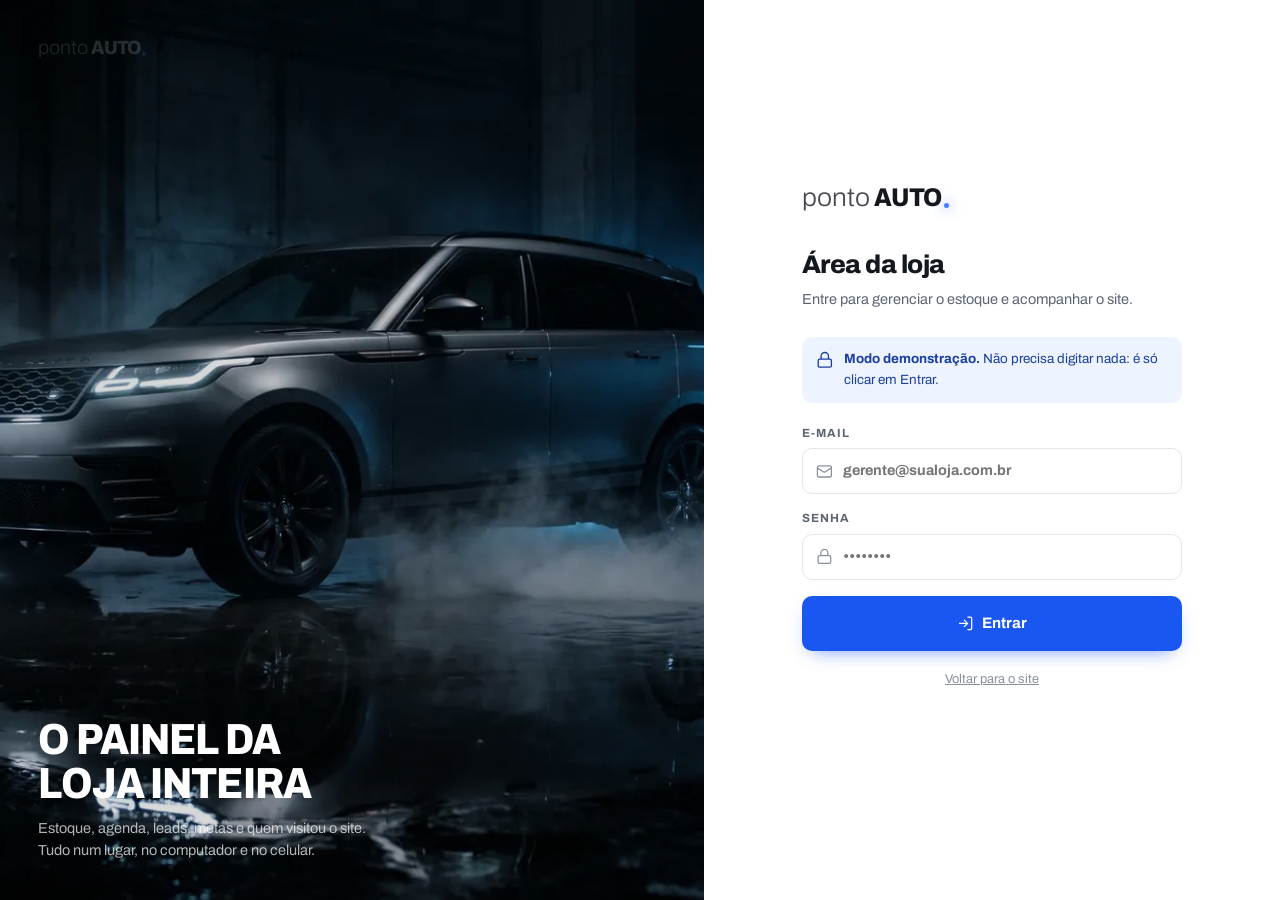
==== entrar.html @ 049f9e8a "ponto AUTO: site modelo, painel e vídeo do hero" ====
<!DOCTYPE html>
<html lang="pt-BR">
<head>
<meta charset="utf-8">
<meta name="viewport" content="width=device-width, initial-scale=1">
<title>Entrar | Painel ponto AUTO</title>
<meta name="robots" content="noindex">
<meta name="theme-color" content="#08090C">
<link rel="icon" href="data:image/svg+xml,%3Csvg xmlns='http://www.w3.org/2000/svg' viewBox='0 0 32 32'%3E%3Crect width='32' height='32' rx='7' fill='%2308090C'/%3E%3Ccircle cx='16' cy='16' r='6' fill='%231A56F0'/%3E%3C/svg%3E">
<link rel="preconnect" href="https://fonts.googleapis.com">
<link rel="preconnect" href="https://fonts.gstatic.com" crossorigin>
<link rel="stylesheet" href="https://fonts.googleapis.com/css2?family=Archivo:wdth,wght@62..125,200..900&display=swap">
<link rel="stylesheet" href="assets/css/painel.css">
</head>
<body>
<script src="assets/js/icones.js"></script>
<!-- Tela de entrar do painel. É DEMONSTRAÇÃO: os campos existem para o lojista
     ver como seria, mas "Entrar" vai direto, sem digitar nada. Num cliente de
     verdade aqui entra o login do Supabase (como no D-Car). -->
<main class="entrar">
  <section class="entrar__foto">
    <a class="marca" href="index.html"><span class="fino">ponto</span>AUTO<i></i></a>
    <img src="assets/img/hero/hero-1600.webp" alt="" aria-hidden="true">
    <div>
      <h2>O painel da loja inteira</h2>
      <p>Estoque, agenda, leads, metas e quem visitou o site. Tudo num lugar,
         no computador e no celular.</p>
    </div>
  </section>

  <section class="entrar__form">
    <form class="entrar__caixa" id="form-entrar">
      <a class="marca" href="index.html"><span class="fino">ponto</span>AUTO<i></i></a>
      <h1>Área da loja</h1>
      <p>Entre para gerenciar o estoque e acompanhar o site.</p>

      <div class="aviso-demo">
        <svg class="icone" aria-hidden="true"><use href="#i-lock"></use></svg>
        <span><b>Modo demonstração.</b> Não precisa digitar nada: é só clicar em Entrar.</span>
      </div>

      <label class="campo">
        <span>E-mail</span>
        <span class="entrada">
          <svg class="icone" aria-hidden="true"><use href="#i-mail"></use></svg>
          <input type="email" placeholder="gerente@sualoja.com.br" autocomplete="off">
        </span>
      </label>
      <label class="campo">
        <span>Senha</span>
        <span class="entrada">
          <svg class="icone" aria-hidden="true"><use href="#i-lock"></use></svg>
          <input type="password" placeholder="••••••••" autocomplete="off">
        </span>
      </label>

      <button class="bt bt--pri bt--grande" type="submit">
        <svg class="icone" aria-hidden="true"><use href="#i-log-in"></use></svg>
        Entrar
      </button>
      <p style="margin-top:1.2rem;font-size:.8rem;color:var(--texto-3);text-align:center">
        <a href="index.html" style="text-decoration:underline">Voltar para o site</a>
      </p>
    </form>
  </section>
</main>
<script>
  // demonstração: entra direto, sem validar nada
  document.getElementById('form-entrar').addEventListener('submit', function (e) {
    e.preventDefault();
    location.href = 'painel.html';
  });
</script>
</body>
</html>
---- assets/css/painel.css ----
/* ==========================================================================
   ponto AUTO, painel da loja (demonstração)
   --------------------------------------------------------------------------
   Barra lateral escura, área clara. Cores de marca vêm do mesmo --acento do
   site; as cores dos GRÁFICOS vêm da paleta validada do guia de dataviz
   (azul, laranja, água), nunca do acento, e sempre na mesma ordem.
   ========================================================================== */

:root {
  --acento: #1A56F0;
  --acento-2: #4B7BFF;
  --brilho: #5FD4FF;
  --zap: #25D366;

  --tinta: #08090C;
  --lateral: #0d1017;
  --lateral-2: #161a23;
  --fundo: #f4f5f7;
  --cartao: #ffffff;
  --linha: #e4e6eb;
  --linha-2: #eef0f3;
  --texto: #14171d;
  --texto-2: #5c6472;
  --texto-3: #8a919d;

  /* gráficos: paleta de referência (validada), ordem fixa */
  --s1: #2a78d6;   /* azul */
  --s2: #eb6834;   /* laranja */
  --s3: #1baf7a;   /* água */
  --s4: #eda100;   /* amarelo (só com rótulo) */
  --s5: #e87ba4;   /* magenta (só com rótulo) */

  /* estados: reservados, sempre com ícone e texto */
  --bom: #17a34a;
  --alerta: #d97706;
  --critico: #dc2626;

  --raio: 14px;
  --suave: cubic-bezier(.22, 1, .36, 1);
  --fonte: 'Archivo', system-ui, -apple-system, 'Segoe UI', sans-serif;
}

*, *::before, *::after { box-sizing: border-box; }
html, body { margin: 0; }
body {
  font-family: var(--fonte); font-size: 14.5px; line-height: 1.5;
  color: var(--texto); background: var(--fundo);
  font-variant-numeric: tabular-nums;
}
a { color: inherit; text-decoration: none; }
button, input, select, textarea { font: inherit; color: inherit; }
button { cursor: pointer; }
ul { margin: 0; padding: 0; list-style: none; }
h1, h2, h3, h4, p { margin: 0; }
img { display: block; max-width: 100%; }
.icone { width: 1em; height: 1em; stroke-width: 1.8; fill: none; stroke: currentColor; flex: none; }
.icone--cheio { fill: currentColor; stroke: none; }
:focus-visible { outline: 2px solid var(--acento); outline-offset: 2px; border-radius: 6px; }
.oculto { position: absolute; width: 1px; height: 1px; overflow: hidden; clip: rect(0 0 0 0); white-space: nowrap; }

/* ---------- marca ---------- */
.marca { display: flex; align-items: baseline; gap: .14em; font-size: 1.2rem; font-weight: 800; font-stretch: 92%; letter-spacing: -.03em; line-height: 1; color: #fff; }
.marca .fino { font-weight: 300; font-stretch: 105%; opacity: .78; letter-spacing: 0; }
.marca i { width: .2em; height: .2em; border-radius: 50%; background: var(--acento-2); align-self: flex-end; margin: 0 0 .1em -.06em; box-shadow: 0 0 12px 1px rgba(75, 123, 255, .6); }

/* ==========================================================================
   TELA DE ENTRAR
   ========================================================================== */
.entrar { min-height: 100svh; display: grid; }
@media (min-width: 900px) { .entrar { grid-template-columns: 1.1fr .9fr; } }
.entrar__foto { position: relative; display: none; overflow: hidden; background: var(--tinta); color: #fff; }
@media (min-width: 900px) { .entrar__foto { display: flex; flex-direction: column; justify-content: space-between; padding: 2.4rem; } }
.entrar__foto img { position: absolute; inset: 0; width: 100%; height: 100%; object-fit: cover; opacity: .85; }
.entrar__foto::after { content: ''; position: absolute; inset: 0; background: linear-gradient(to top, rgba(8,9,12,.95), rgba(8,9,12,.2) 55%, rgba(8,9,12,.7)); }
.entrar__foto > * { position: relative; z-index: 1; }
.entrar__foto h2 { font-size: clamp(2rem, 3.4vw, 3rem); font-weight: 800; font-stretch: 88%; line-height: 1; text-transform: uppercase; letter-spacing: -.02em; max-width: 14ch; }
.entrar__foto p { margin-top: .8rem; color: rgba(255,255,255,.7); max-width: 42ch; }
.entrar__form { display: grid; place-items: center; padding: 2rem 1.2rem; background: var(--cartao); }
.entrar__caixa { width: min(100%, 380px); }
.entrar__caixa .marca { color: var(--texto); font-size: 1.6rem; margin-bottom: 2.2rem; }
.entrar__caixa h1 { font-size: 1.6rem; font-weight: 800; letter-spacing: -.02em; }
.entrar__caixa > p { color: var(--texto-2); margin: .3rem 0 1.6rem; }
.aviso-demo {
  display: flex; gap: .6rem; align-items: flex-start;
  padding: .8rem .9rem; margin-bottom: 1.4rem; border-radius: 10px;
  background: #eef4ff; color: #1b3f9e; font-size: .84rem;
}
.aviso-demo .icone { width: 1.1rem; height: 1.1rem; margin-top: .1rem; }

/* ==========================================================================
   CAMPOS, BOTÕES, PÍLULAS
   ========================================================================== */
.campo { display: grid; gap: .35rem; margin-bottom: 1rem; }
.campo > span { font-size: .74rem; font-weight: 700; letter-spacing: .08em; text-transform: uppercase; color: var(--texto-2); }
.entrada { position: relative; display: flex; align-items: center; }
.entrada .icone { position: absolute; left: .85rem; color: var(--texto-3); width: 1.05rem; height: 1.05rem; pointer-events: none; }
.entrada input[type] { padding-left: 2.5rem; }
input[type=text], input[type=email], input[type=password], input[type=number], input[type=date], input[type=time], input[type=search], select, textarea {
  width: 100%; padding: .7rem .85rem; border: 1px solid var(--linha); border-radius: 10px;
  background: #fff; font-size: .9rem; transition: border-color .2s ease, box-shadow .2s ease;
}
input:focus, select:focus, textarea:focus { outline: none; border-color: var(--acento); box-shadow: 0 0 0 3px rgba(26,86,240,.14); }
textarea { resize: vertical; min-height: 80px; }

.bt {
  display: inline-flex; align-items: center; justify-content: center; gap: .5rem;
  padding: .65rem 1.05rem; border-radius: 10px; border: 1px solid transparent;
  font-weight: 700; font-size: .86rem; white-space: nowrap;
  transition: background .2s ease, border-color .2s ease, transform .2s ease, box-shadow .2s ease;
}
.bt .icone { width: 1.05rem; height: 1.05rem; }
.bt--pri { background: var(--acento); color: #fff; box-shadow: 0 8px 20px -10px rgba(26,86,240,.7); }
.bt--pri:hover { background: #1140C4; transform: translateY(-1px); }
.bt--sec { background: #fff; border-color: var(--linha); }
.bt--sec:hover { border-color: var(--texto-3); }
.bt--fan { background: transparent; color: var(--texto-2); }
.bt--fan:hover { background: var(--linha-2); color: var(--texto); }
.bt--grande { width: 100%; padding: .95rem; font-size: .95rem; }
.bt--icone { padding: .55rem; }
.bt--perigo { color: var(--critico); }

.pilula {
  display: inline-flex; align-items: center; gap: .35rem;
  padding: .22rem .6rem; border-radius: 999px; font-size: .74rem; font-weight: 700; white-space: nowrap;
}
.pilula .icone { width: .9rem; height: .9rem; }
.pilula--bom { background: #e7f7ee; color: #127a3a; }
.pilula--alerta { background: #fdf3e2; color: #9a5a04; }
.pilula--critico { background: #fde8e8; color: #a61b1b; }
.pilula--neutro { background: var(--linha-2); color: var(--texto-2); }
.pilula--azul { background: #e9f1fc; color: #1d5bb0; }

/* ==========================================================================
   ESTRUTURA DO PAINEL
   ========================================================================== */
.painel { display: grid; min-height: 100svh; }
@media (min-width: 1000px) { .painel { grid-template-columns: 248px 1fr; } }

.lateral {
  position: fixed; inset: 0 auto 0 0; z-index: 40; width: 248px;
  display: flex; flex-direction: column; gap: 1.4rem;
  padding: 1.3rem 1rem; background: var(--lateral); color: rgba(255,255,255,.72);
  transform: translateX(-100%); transition: transform .4s var(--suave);
  overflow-y: auto;
}
.lateral.aberta { transform: none; }
@media (min-width: 1000px) { .lateral { position: sticky; top: 0; height: 100svh; transform: none; } }
.lateral .marca { padding: .2rem .5rem; }
.lateral__loja {
  display: flex; align-items: center; gap: .7rem; padding: .7rem .6rem; border-radius: 12px;
  background: var(--lateral-2); font-size: .8rem;
}
.lateral__loja b { display: block; color: #fff; font-size: .88rem; }
.lateral__loja .icone { width: 1.5rem; height: 1.5rem; color: var(--brilho); }
.nav { display: grid; gap: .15rem; }
.nav small { padding: .8rem .7rem .3rem; font-size: .66rem; font-weight: 700; letter-spacing: .16em; text-transform: uppercase; color: rgba(255,255,255,.35); }
.nav a {
  display: flex; align-items: center; gap: .75rem; padding: .62rem .7rem; border-radius: 10px;
  font-weight: 600; font-size: .88rem; transition: background .2s ease, color .2s ease;
}
.nav a .icone { width: 1.15rem; height: 1.15rem; }
.nav a:hover { background: var(--lateral-2); color: #fff; }
.nav a[aria-current="page"] { background: rgba(26,86,240,.18); color: #fff; box-shadow: inset 3px 0 0 var(--acento-2); }
.nav a .conta { margin-left: auto; padding: .05rem .45rem; border-radius: 99px; background: var(--acento); color: #fff; font-size: .7rem; }
.lateral__pe { margin-top: auto; display: grid; gap: .4rem; }
.lateral__pe a { display: flex; align-items: center; gap: .7rem; padding: .55rem .7rem; border-radius: 10px; font-size: .84rem; }
.lateral__pe a:hover { background: var(--lateral-2); color: #fff; }
.veu { position: fixed; inset: 0; z-index: 35; background: rgba(8,9,12,.5); opacity: 0; pointer-events: none; transition: opacity .3s ease; }
.veu.mostra { opacity: 1; pointer-events: auto; }
@media (min-width: 1000px) { .veu { display: none; } }

.principal { min-width: 0; display: flex; flex-direction: column; }
.barra {
  position: sticky; top: 0; z-index: 30;
  display: flex; align-items: center; gap: .8rem;
  padding: .8rem clamp(1rem, 2.4vw, 2rem);
  background: rgba(244,245,247,.86); backdrop-filter: blur(12px);
  border-bottom: 1px solid var(--linha);
}
.barra__menu { display: inline-flex; }
@media (min-width: 1000px) { .barra__menu { display: none; } }
.barra__busca { flex: 1; max-width: 420px; }
.barra__busca input { background: #fff; }
.barra__acoes { margin-left: auto; display: flex; align-items: center; gap: .4rem; }
.sino { position: relative; }
.sino i { position: absolute; top: 6px; right: 7px; width: 8px; height: 8px; border-radius: 50%; background: var(--critico); border: 2px solid var(--fundo); }
.perfil { display: flex; align-items: center; gap: .6rem; padding: .3rem .5rem .3rem .3rem; border-radius: 999px; background: #fff; border: 1px solid var(--linha); }
.perfil span.av { width: 32px; height: 32px; border-radius: 50%; display: grid; place-items: center; background: var(--tinta); color: #fff; font-weight: 800; font-size: .8rem; }
.perfil b { font-size: .82rem; display: block; line-height: 1.1; }
.perfil small { font-size: .7rem; color: var(--texto-3); }
@media (max-width: 640px) { .perfil div, .barra__busca { display: none; } }

.conteudo { padding: clamp(1rem, 2.4vw, 2rem); display: grid; gap: 1.2rem; align-content: start; }
.tela { display: none; gap: 1.2rem; }
.tela.ativa { display: grid; animation: entra .45s var(--suave); }
@keyframes entra { from { opacity: 0; transform: translateY(8px); } }
.titulo-tela { display: flex; flex-wrap: wrap; align-items: flex-end; justify-content: space-between; gap: 1rem; }
.titulo-tela h1 { font-size: clamp(1.4rem, 2.4vw, 1.9rem); font-weight: 800; letter-spacing: -.02em; }
.titulo-tela p { color: var(--texto-2); }
.titulo-tela .acoes { display: flex; gap: .5rem; flex-wrap: wrap; }

/* período (filtro de datas numa linha só, em cima dos gráficos) */
.periodo { display: inline-flex; padding: 3px; border-radius: 10px; background: #fff; border: 1px solid var(--linha); }
.periodo button { border: 0; background: transparent; padding: .45rem .8rem; border-radius: 8px; font-size: .8rem; font-weight: 700; color: var(--texto-2); }
.periodo button[aria-pressed="true"] { background: var(--tinta); color: #fff; }

/* ---------- cartões e grades ---------- */
.cartao { background: var(--cartao); border: 1px solid var(--linha); border-radius: var(--raio); padding: 1.15rem 1.2rem; min-width: 0; }
.cartao__topo { display: flex; align-items: flex-start; justify-content: space-between; gap: 1rem; margin-bottom: .9rem; }
.cartao__topo h2 { font-size: .98rem; font-weight: 800; }
.cartao__topo p { font-size: .8rem; color: var(--texto-3); }
.grade { display: grid; gap: 1.2rem; }
@media (min-width: 700px) { .grade--4 { grid-template-columns: repeat(2, 1fr); } }
@media (min-width: 1200px) { .grade--4 { grid-template-columns: repeat(4, 1fr); } .grade--5 { grid-template-columns: repeat(5, 1fr); } }
@media (min-width: 700px) and (max-width: 1199px) { .grade--5 { grid-template-columns: repeat(3, 1fr); } }
@media (min-width: 1100px) { .grade--2-1 { grid-template-columns: 2fr 1fr; } .grade--1-1 { grid-template-columns: 1fr 1fr; } .grade--1-2 { grid-template-columns: 1fr 2fr; } }

/* número em destaque */
.kpi { display: grid; gap: .25rem; }
.kpi__rotulo { display: flex; align-items: center; gap: .45rem; font-size: .8rem; font-weight: 600; color: var(--texto-2); }
.kpi__rotulo .icone { width: 1.05rem; height: 1.05rem; color: var(--acento); }
.kpi__valor { font-size: clamp(1.6rem, 2.4vw, 2rem); font-weight: 800; font-stretch: 92%; letter-spacing: -.03em; line-height: 1.1; }
.kpi__var { display: inline-flex; align-items: center; gap: .25rem; font-size: .78rem; font-weight: 700; }
.kpi__var .icone { width: .95rem; height: .95rem; }
.kpi__var--sobe { color: var(--bom); }
.kpi__var--desce { color: var(--critico); }
.kpi__var small { color: var(--texto-3); font-weight: 500; margin-left: .2rem; }
.barra-meta { height: 6px; border-radius: 99px; background: var(--linha-2); overflow: hidden; margin-top: .4rem; }
.barra-meta i { display: block; height: 100%; border-radius: 99px; background: var(--s1); transform-origin: left; animation: enche 1.2s var(--suave) both; }
@keyframes enche { from { transform: scaleX(0); } }

.grafico { position: relative; height: 260px; }
.grafico--baixo { height: 210px; }
.legenda { display: flex; flex-wrap: wrap; gap: .4rem 1rem; font-size: .78rem; color: var(--texto-2); }
.legenda span { display: inline-flex; align-items: center; gap: .4rem; }
.legenda i { width: 10px; height: 10px; border-radius: 3px; }
.legenda i.linha-tracejada { height: 2px; width: 14px; border-radius: 0; background: repeating-linear-gradient(90deg, var(--texto-2) 0 4px, transparent 4px 7px); }

/* lista com barra (carros mais vistos, origem, cidades) */
.lista-barras { display: grid; gap: .75rem; }
.lista-barras li { display: grid; grid-template-columns: 1fr auto; gap: .3rem .8rem; align-items: center; font-size: .85rem; }
.lista-barras li b { font-weight: 700; }
.lista-barras li .valor { font-weight: 700; color: var(--texto); }
.lista-barras li .trilho { grid-column: 1 / -1; height: 8px; border-radius: 99px; background: var(--linha-2); overflow: hidden; }
.lista-barras li .trilho i { display: block; height: 100%; border-radius: 99px; background: var(--s1); transform-origin: left; animation: enche 1.1s var(--suave) both; }
.lista-barras li .trilho i[data-tom="2"] { background: var(--s2); }
.lista-barras li .trilho i[data-tom="3"] { background: var(--s3); }
.lista-barras .mini-foto { display: flex; align-items: center; gap: .7rem; min-width: 0; }
.lista-barras .mini-foto img { width: 54px; height: 40px; object-fit: cover; border-radius: 6px; flex: none; }
.lista-barras .mini-foto span { overflow: hidden; text-overflow: ellipsis; white-space: nowrap; }

/* funil */
.funil { display: grid; gap: .5rem; }
.funil li { display: grid; grid-template-columns: 150px 1fr 70px; align-items: center; gap: .8rem; font-size: .84rem; }
.funil .trilho { height: 28px; border-radius: 6px; background: var(--linha-2); overflow: hidden; }
.funil .trilho i { display: block; height: 100%; border-radius: 0 4px 4px 0; background: var(--s1); transform-origin: left; animation: enche 1.2s var(--suave) both; }
.funil b { text-align: right; }
.funil small { display: block; color: var(--texto-3); font-size: .72rem; }
@media (max-width: 560px) { .funil li { grid-template-columns: 1fr 60px; } .funil .trilho { grid-column: 1 / -1; grid-row: 2; } }

/* feed */
.feed { display: grid; gap: .1rem; }
.feed li { display: grid; grid-template-columns: 34px 1fr auto; gap: .7rem; align-items: center; padding: .55rem 0; border-bottom: 1px solid var(--linha-2); font-size: .84rem; }
.feed li:last-child { border: 0; }
.feed .bolinha { width: 34px; height: 34px; border-radius: 10px; display: grid; place-items: center; background: #e9f7ef; color: var(--bom); }
.feed .bolinha .icone { width: 1.05rem; height: 1.05rem; }
.feed .bolinha--azul { background: #e9f1fc; color: var(--s1); }
.feed .bolinha--laranja { background: #fdeee7; color: #c2521f; }
.feed small { color: var(--texto-3); font-size: .74rem; }
.feed .novo { animation: pisca-novo 2.4s ease; }
@keyframes pisca-novo { 0%, 30% { background: #e9f7ef; } 100% { background: transparent; } }

/* ---------- tabela ---------- */
.tabela-caixa { overflow-x: auto; margin: 0 -1.2rem -1.15rem; }
table { width: 100%; border-collapse: collapse; font-size: .85rem; }
th { text-align: left; font-size: .7rem; font-weight: 700; letter-spacing: .1em; text-transform: uppercase; color: var(--texto-3); padding: .7rem 1.2rem; border-bottom: 1px solid var(--linha); white-space: nowrap; background: #fafbfc; }
td { padding: .7rem 1.2rem; border-bottom: 1px solid var(--linha-2); vertical-align: middle; }
tr:last-child td { border-bottom: 0; }
tbody tr { transition: background .15s ease; }
tbody tr:hover { background: #fafbfd; }
.carro-celula { display: flex; align-items: center; gap: .8rem; min-width: 230px; }
.carro-celula img { width: 72px; height: 54px; object-fit: cover; border-radius: 8px; flex: none; background: var(--linha-2); }
.carro-celula b { display: block; font-size: .9rem; }
.carro-celula small { color: var(--texto-3); }
td.num { text-align: right; white-space: nowrap; }
th.num { text-align: right; }
.sel-status { padding: .35rem .55rem; border-radius: 8px; font-size: .78rem; font-weight: 700; width: auto; }
.filtros-linha { display: flex; flex-wrap: wrap; gap: .5rem; align-items: center; }
.filtros-linha input[type=search] { max-width: 280px; }
.filtros-linha select { width: auto; }

/* ---------- agenda ---------- */
.agenda { display: grid; gap: 1.2rem; }
@media (min-width: 1200px) { .agenda { grid-template-columns: 1fr 330px; } }
.cal-topo { display: flex; flex-wrap: wrap; align-items: center; gap: .6rem; margin-bottom: .9rem; }
.cal-topo h2 { font-size: 1.15rem; font-weight: 800; min-width: 170px; }
.cal-topo .dir { margin-left: auto; display: flex; gap: .4rem; }
.cal-semana, .cal-grade { display: grid; grid-template-columns: repeat(7, 1fr); }
.cal-semana span { padding: .4rem; font-size: .7rem; font-weight: 700; letter-spacing: .1em; text-transform: uppercase; color: var(--texto-3); text-align: center; }
.cal-grade { border-top: 1px solid var(--linha); border-left: 1px solid var(--linha); border-radius: 10px; overflow: hidden; }
.cal-dia {
  min-height: 108px; padding: .35rem; border-right: 1px solid var(--linha); border-bottom: 1px solid var(--linha);
  background: #fff; display: flex; flex-direction: column; gap: .2rem; cursor: pointer; transition: background .15s ease; min-width: 0;
}
.cal-dia:hover { background: #fafbfd; }
.cal-dia.fora { background: #fafafa; color: var(--texto-3); }
.cal-dia.selecionado { box-shadow: inset 0 0 0 2px var(--acento); }
.cal-dia .num { font-size: .78rem; font-weight: 700; width: 26px; height: 26px; display: grid; place-items: center; border-radius: 50%; }
.cal-dia.hoje .num { background: var(--acento); color: #fff; }
.evento {
  display: flex; align-items: center; gap: .3rem; padding: .15rem .35rem; border-radius: 5px;
  font-size: .68rem; font-weight: 600; white-space: nowrap; overflow: hidden; text-overflow: ellipsis;
  background: var(--linha-2); color: var(--texto); border-left: 3px solid var(--cor, var(--texto-3));
}
.evento b { font-weight: 800; }
.cal-dia .mais { font-size: .68rem; color: var(--texto-3); font-weight: 700; padding-left: .3rem; }
@media (max-width: 700px) { .cal-dia { min-height: 64px; } .cal-dia .evento { display: none; } .cal-dia .pontos { display: flex; gap: 3px; flex-wrap: wrap; padding-left: .3rem; } }
.cal-dia .pontos { display: none; }
.cal-dia .pontos i { width: 6px; height: 6px; border-radius: 50%; background: var(--cor); }
.tipos { display: flex; flex-wrap: wrap; gap: .4rem .9rem; font-size: .76rem; color: var(--texto-2); margin-top: .8rem; }
.tipos span { display: inline-flex; align-items: center; gap: .35rem; }
.tipos i { width: 10px; height: 10px; border-radius: 3px; background: var(--cor); }
.dia-lista { display: grid; gap: .5rem; }
.dia-item { display: grid; grid-template-columns: 54px 1fr auto; gap: .7rem; align-items: start; padding: .7rem; border-radius: 10px; border: 1px solid var(--linha); border-left: 4px solid var(--cor); }
.dia-item time { font-weight: 800; font-size: .9rem; }
.dia-item b { display: block; font-size: .86rem; }
.dia-item small { color: var(--texto-3); font-size: .76rem; }
.vazio { padding: 1.4rem; text-align: center; color: var(--texto-3); font-size: .85rem; border: 1px dashed var(--linha); border-radius: 10px; }

/* rotinas */
.rotinas { display: grid; gap: .35rem; }
.rotina { display: flex; align-items: center; gap: .7rem; padding: .6rem .7rem; border-radius: 10px; transition: background .15s ease; cursor: pointer; }
.rotina:hover { background: var(--linha-2); }
.rotina input { width: 18px; height: 18px; accent-color: var(--acento); flex: none; }
.rotina span { flex: 1; font-size: .86rem; }
.rotina small { color: var(--texto-3); font-size: .74rem; }
.rotina.feita span { text-decoration: line-through; color: var(--texto-3); }

/* ---------- leads (quadro) ---------- */
.quadro { display: grid; grid-auto-flow: column; grid-auto-columns: minmax(250px, 1fr); gap: 1rem; overflow-x: auto; padding-bottom: .6rem; }
.coluna { background: #eceef2; border-radius: var(--raio); padding: .75rem; display: flex; flex-direction: column; gap: .6rem; min-height: 320px; transition: background .2s ease, box-shadow .2s ease; }
.coluna.alvo { background: #e3ebfb; box-shadow: inset 0 0 0 2px var(--acento); }
.coluna h3 { display: flex; align-items: center; gap: .5rem; font-size: .82rem; font-weight: 800; text-transform: uppercase; letter-spacing: .06em; padding: .2rem .2rem .3rem; }
.coluna h3 span { margin-left: auto; padding: .05rem .5rem; border-radius: 99px; background: #fff; font-size: .72rem; color: var(--texto-2); }
.lead { background: #fff; border: 1px solid var(--linha); border-radius: 12px; padding: .75rem; display: grid; gap: .45rem; cursor: grab; transition: box-shadow .2s ease, transform .2s ease; }
.lead:hover { box-shadow: 0 10px 24px -16px rgba(8,9,12,.4); transform: translateY(-1px); }
.lead.arrastando { opacity: .5; }
.lead b { font-size: .9rem; }
.lead p { font-size: .8rem; color: var(--texto-2); }
.lead .rodape-lead { display: flex; justify-content: space-between; align-items: center; font-size: .72rem; color: var(--texto-3); }
.lead a.zap { color: var(--bom); display: inline-flex; }

/* ---------- metas ---------- */
.anel { position: relative; width: 132px; height: 132px; margin: 0 auto .6rem; }
.anel svg { width: 100%; height: 100%; transform: rotate(-90deg); }
.anel circle { fill: none; stroke-width: 10; }
.anel .fundo-anel { stroke: var(--linha-2); }
.anel .frente { stroke: var(--s1); stroke-linecap: round; transition: stroke-dashoffset 1.4s var(--suave); }
.anel div { position: absolute; inset: 0; display: grid; place-content: center; text-align: center; }
.anel b { font-size: 1.6rem; font-weight: 800; letter-spacing: -.03em; line-height: 1; }
.anel small { font-size: .72rem; color: var(--texto-3); }
.meta-cartao { text-align: center; }
.meta-cartao h3 { font-size: .9rem; font-weight: 800; }
.meta-cartao p { font-size: .8rem; color: var(--texto-2); margin-top: .2rem; }

/* ---------- mapa de calor ---------- */
.calor { display: grid; grid-template-columns: 34px repeat(24, 1fr); gap: 3px; font-size: .64rem; color: var(--texto-3); }
.calor span { display: flex; align-items: center; }
.calor i { aspect-ratio: 1; border-radius: 3px; background: var(--c); position: relative; }
.calor i:hover { outline: 2px solid var(--texto); outline-offset: 1px; }
.calor .hora { text-align: center; justify-content: center; }
.escala { display: flex; align-items: center; gap: .4rem; font-size: .72rem; color: var(--texto-3); margin-top: .7rem; }
.escala i { width: 18px; height: 10px; border-radius: 2px; }

/* ---------- modal ---------- */
.modal { position: fixed; inset: 0; z-index: 60; display: grid; place-items: center; padding: 1rem; background: rgba(8,9,12,.55); backdrop-filter: blur(3px); opacity: 0; pointer-events: none; transition: opacity .25s ease; }
.modal.aberto { opacity: 1; pointer-events: auto; }
.modal__caixa { width: min(100%, 620px); max-height: 90svh; overflow-y: auto; background: #fff; border-radius: 18px; padding: 1.4rem; transform: translateY(14px) scale(.98); transition: transform .35s var(--suave); }
.modal.aberto .modal__caixa { transform: none; }
.modal__topo { display: flex; align-items: center; justify-content: space-between; margin-bottom: 1.1rem; }
.modal__topo h2 { font-size: 1.15rem; font-weight: 800; }
.form-grade { display: grid; gap: 0 1rem; }
@media (min-width: 560px) { .form-grade { grid-template-columns: 1fr 1fr; } .form-grade .inteiro { grid-column: 1 / -1; } }
.modal__pe { display: flex; justify-content: flex-end; gap: .5rem; margin-top: .6rem; }
.envio-fotos { display: grid; place-items: center; gap: .3rem; padding: 1.2rem; border: 2px dashed var(--linha); border-radius: 12px; color: var(--texto-2); font-size: .84rem; text-align: center; cursor: pointer; }
.envio-fotos:hover { border-color: var(--acento); color: var(--acento); }
.envio-fotos .icone { width: 1.6rem; height: 1.6rem; }
.previas { display: flex; gap: .4rem; flex-wrap: wrap; margin-top: .6rem; }
.previas img { width: 70px; height: 52px; object-fit: cover; border-radius: 6px; }

/* toast */
.aviso { position: fixed; right: 1rem; bottom: 1rem; z-index: 70; display: flex; align-items: center; gap: .6rem; padding: .8rem 1rem; border-radius: 12px; background: var(--tinta); color: #fff; font-size: .86rem; box-shadow: 0 14px 34px -14px rgba(0,0,0,.5); transform: translateY(130%); transition: transform .4s var(--suave); }
.aviso.mostra { transform: none; }
.aviso .icone { color: var(--zap); width: 1.1rem; height: 1.1rem; }

/* dica de gráfico (tooltip do Chart.js no padrão do painel) */
.nota-rodape { font-size: .74rem; color: var(--texto-3); }

@media (prefers-reduced-motion: reduce) {
  *, *::before, *::after { animation-duration: .001ms !important; transition-duration: .001ms !important; }
}

/* ==========================================================================
   AGENDA: vistas de semana e dia, tarefas editáveis
   ========================================================================== */
.sel-pessoa { width: auto; padding: .55rem .8rem; font-weight: 600; font-size: .82rem; }
.cal-semana-grade { display: grid; grid-template-columns: repeat(7, minmax(0, 1fr)); gap: .5rem; }
.cal-col { display: flex; flex-direction: column; gap: .4rem; min-height: 360px; padding: .5rem; border-radius: 12px; background: #fafbfc; border: 1px solid var(--linha-2); cursor: pointer; min-width: 0; }
.cal-col.hoje { background: #eef4ff; border-color: #cbdcfb; }
.cal-col.selecionado { box-shadow: inset 0 0 0 2px var(--acento); }
.cal-col header { display: flex; align-items: baseline; gap: .35rem; padding: .1rem .2rem .4rem; border-bottom: 1px solid var(--linha); }
.cal-col header small { font-size: .7rem; font-weight: 700; letter-spacing: .1em; text-transform: uppercase; color: var(--texto-3); }
.cal-col header b { font-size: 1.15rem; }
.cartao-evento {
  display: grid; gap: .1rem; padding: .45rem .5rem; border-radius: 8px; background: #fff;
  border: 1px solid var(--linha); border-left: 3px solid var(--cor); font-size: .74rem; text-align: left; width: 100%;
  transition: box-shadow .2s ease, transform .2s ease;
}
.cartao-evento:hover { box-shadow: 0 8px 18px -12px rgba(8,9,12,.45); transform: translateY(-1px); }
.cartao-evento b { font-size: .76rem; }
.cartao-evento span { color: var(--texto-2); overflow: hidden; text-overflow: ellipsis; white-space: nowrap; }
@media (max-width: 900px) { .cal-semana-grade { grid-template-columns: 1fr; } .cal-col { min-height: 0; } }

.cal-dia-vista { display: grid; border-top: 1px solid var(--linha); }
.hora-linha { display: grid; grid-template-columns: 64px 1fr; min-height: 58px; border-bottom: 1px solid var(--linha-2); cursor: pointer; }
.hora-linha:hover { background: #fafbfd; }
.hora-linha time { padding: .5rem .3rem; font-size: .78rem; font-weight: 700; color: var(--texto-3); }
.hora-linha div { display: flex; flex-wrap: wrap; gap: .4rem; padding: .35rem 0; align-content: flex-start; }
.hora-linha .cartao-evento { width: auto; min-width: 220px; max-width: 100%; }

.evento, .dia-item, .cartao-evento { cursor: pointer; }
button.evento { border: 0; border-left: 3px solid var(--cor); width: 100%; text-align: left; font: inherit; }
.dia-item { background: #fff; text-align: left; width: 100%; font: inherit; color: inherit; transition: box-shadow .2s ease; }
.dia-item:hover { box-shadow: 0 8px 18px -12px rgba(8,9,12,.4); }

.rotina .acoes-rotina { flex: none; display: flex; gap: .1rem; opacity: 0; transition: opacity .2s ease; }
.rotina:hover .acoes-rotina, .rotina:focus-within .acoes-rotina { opacity: 1; }
@media (hover: none) { .rotina .acoes-rotina { opacity: 1; } }
.acoes-rotina button { border: 0; background: transparent; padding: .3rem; border-radius: 6px; color: var(--texto-3); display: inline-flex; }
.acoes-rotina button:hover { background: #fff; color: var(--texto); }
.rotina small.quem { display: block; font-size: .7rem; color: var(--texto-3); text-decoration: none; }

/* ==========================================================================
   LEADS, ESTOQUE, EQUIPE
   ========================================================================== */
.lead { cursor: pointer; }
.lead .temp { font-size: .68rem; font-weight: 700; }
.lead .temp--Quente { color: #c2410c; }
.lead .temp--Morno { color: #a16207; }
.lead .temp--Frio { color: #1d5bb0; }
.lead .resp { display: inline-flex; align-items: center; gap: .3rem; }
.lead .resp i { width: 20px; height: 20px; border-radius: 50%; background: var(--tinta); color: #fff; display: grid; place-items: center; font-size: .56rem; font-style: normal; font-weight: 800; }
.coluna .vazio { padding: .8rem; font-size: .76rem; }

.acoes-linha { display: flex; gap: .15rem; justify-content: flex-end; }

.permissoes { display: grid; gap: .7rem; }
@media (min-width: 620px) { .permissoes { grid-template-columns: 1fr 1fr; } }
.grupo-perm { border: 1px solid var(--linha); border-radius: 12px; padding: .75rem .85rem; }
.grupo-perm h3 { display: flex; align-items: center; gap: .45rem; font-size: .82rem; font-weight: 800; margin-bottom: .45rem; }
.grupo-perm h3 .icone { width: 1.05rem; height: 1.05rem; color: var(--acento); }
.grupo-perm label { display: flex; align-items: flex-start; gap: .55rem; padding: .3rem 0; font-size: .82rem; cursor: pointer; }
.grupo-perm label input { width: 17px; height: 17px; margin-top: .1rem; accent-color: var(--acento); flex: none; }
.grupo-perm label small { display: block; color: var(--texto-3); font-size: .72rem; }
.grupo-perm label.fixo { color: var(--texto-2); cursor: default; }
.chips-perm { display: flex; flex-wrap: wrap; gap: .25rem; max-width: 340px; }
.chips-perm .pilula { font-size: .68rem; }

.perfil select { border: 0; padding: 0 1.2rem 0 0; background: transparent; font-weight: 700; font-size: .82rem; width: auto; box-shadow: none; }
.perfil small { display: block; }
.painel-restrito { padding: 1.4rem; }

/* ---------- cadastro completo do veículo ---------- */
.modal__caixa--largo { width: min(100%, 880px); padding-top: 0; padding-bottom: 0; }
.modal__caixa--largo .modal__topo { position: sticky; top: 0; z-index: 3; background: #fff; padding: 1.2rem 0 .6rem; margin: 0; }
.abas-form { position: sticky; top: 58px; z-index: 2; display: flex; gap: .3rem; overflow-x: auto; padding: .4rem 0 .7rem; background: #fff; border-bottom: 1px solid var(--linha); margin-bottom: 1rem; scrollbar-width: none; }
.abas-form a { padding: .35rem .75rem; border-radius: 999px; background: var(--linha-2); font-size: .78rem; font-weight: 700; white-space: nowrap; color: var(--texto-2); }
.abas-form a:hover { background: var(--tinta); color: #fff; }
.bloco-form { border: 0; padding: 0 0 1.2rem; margin: 0 0 1.2rem; border-bottom: 1px solid var(--linha-2); scroll-margin-top: 110px; }
.bloco-form legend { padding: 0; margin-bottom: .8rem; font-size: .95rem; font-weight: 800; }
@media (min-width: 760px) { .form-grade--3 { grid-template-columns: repeat(3, 1fr); } }
.campo--check .linha-check { display: flex; align-items: center; gap: .5rem; min-height: 42px; font-size: .86rem; }
.campo--check input { width: 18px; height: 18px; accent-color: var(--acento); }
.chips-opc { display: flex; flex-wrap: wrap; gap: .4rem; margin-bottom: .8rem; }
.chips-opc label { display: inline-flex; align-items: center; gap: .35rem; padding: .4rem .75rem; border-radius: 999px; border: 1px solid var(--linha); font-size: .8rem; font-weight: 600; cursor: pointer; user-select: none; transition: background .15s ease, border-color .15s ease, color .15s ease; }
.chips-opc label:hover { border-color: var(--texto-3); }
.chips-opc input { position: absolute; opacity: 0; pointer-events: none; }
.chips-opc label:has(input:checked) { background: #e9f1fc; border-color: #9ec0ee; color: #1d5bb0; }
.chips-opc label .icone { width: .9rem; height: .9rem; display: none; }
.chips-opc label:has(input:checked) .icone { display: inline; }
.opc-novo { display: flex; gap: .5rem; }
.opc-novo input { flex: 1; }
.modal__caixa--largo .modal__pe { position: sticky; bottom: 0; z-index: 3; background: #fff; padding: .9rem 0 1.1rem; margin: 0; border-top: 1px solid var(--linha); box-shadow: 0 -12px 20px -16px rgba(8,9,12,.25); }
.campo--check > .linha-check { text-transform: none; letter-spacing: 0; font-weight: 500; font-size: .86rem; color: var(--texto); }
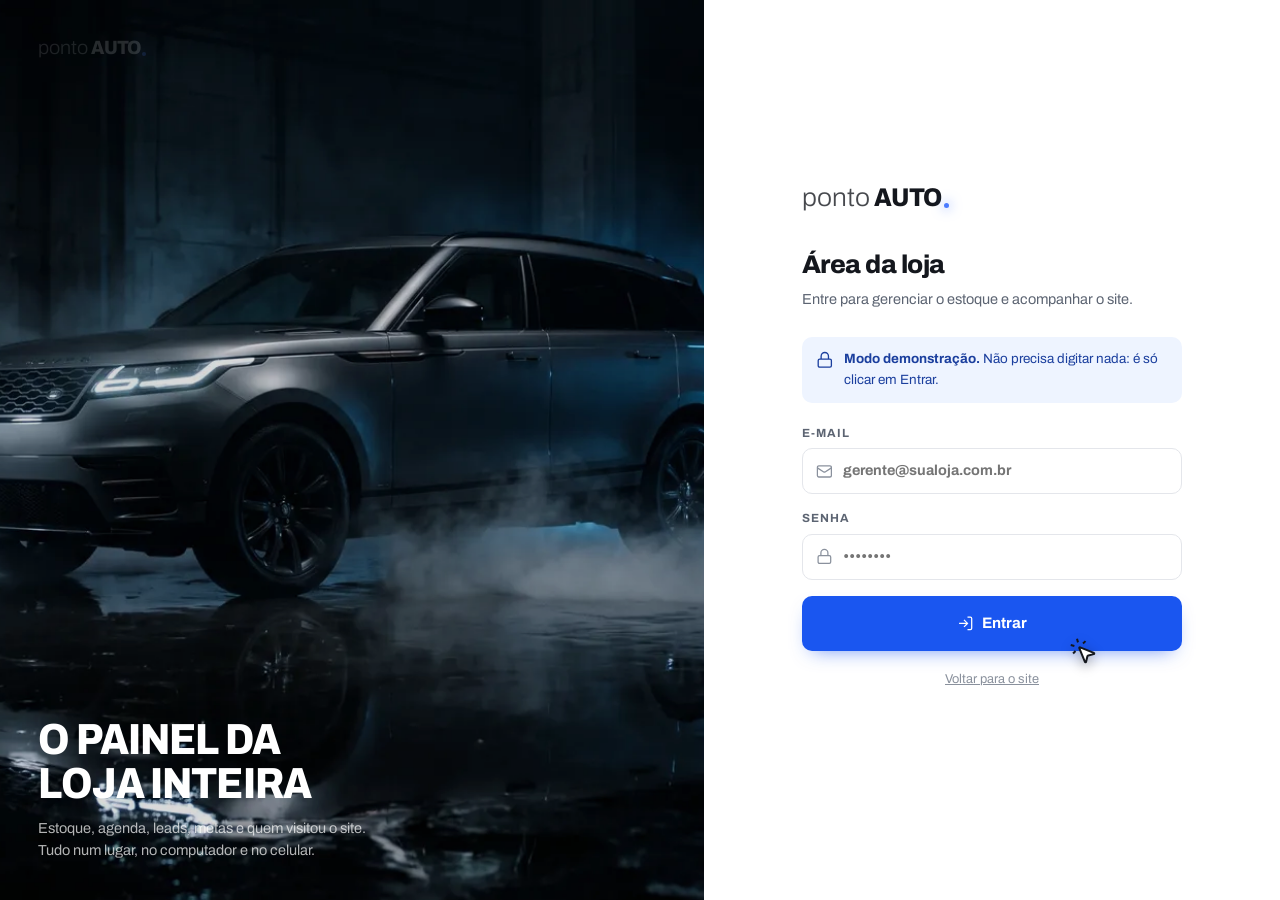
==== commit 88396d13: "ponto AUTO: refação com cara de loja de carros" ====
--- a/entrar.html
+++ b/entrar.html
@@ -54,9 +54,11 @@
         </span>
       </label>
 
-      <button class="bt bt--pri bt--grande" type="submit">
+      <button class="bt bt--pri bt--grande bt--chama" type="submit">
+        <span class="bt__varre" aria-hidden="true"></span>
         <svg class="icone" aria-hidden="true"><use href="#i-log-in"></use></svg>
         Entrar
+        <span class="bt__toque" aria-hidden="true"><svg class="icone" viewBox="0 0 24 24"><use href="#i-mouse-pointer-click"></use></svg></span>
       </button>
       <p style="margin-top:1.2rem;font-size:.8rem;color:var(--texto-3);text-align:center">
         <a href="index.html" style="text-decoration:underline">Voltar para o site</a>
--- a/assets/css/painel.css
+++ b/assets/css/painel.css
@@ -492,3 +492,47 @@
 .opc-novo input { flex: 1; }
 .modal__caixa--largo .modal__pe { position: sticky; bottom: 0; z-index: 3; background: #fff; padding: .9rem 0 1.1rem; margin: 0; border-top: 1px solid var(--linha); box-shadow: 0 -12px 20px -16px rgba(8,9,12,.25); }
 .campo--check > .linha-check { text-transform: none; letter-spacing: 0; font-weight: 500; font-size: .86rem; color: var(--texto); }
+
+/* ---------- Entrar chama o clique (18/11/2026, pedido dele) ----------------
+   Um ciclo de 2,4 s que não para: o cursor chega, "clica", o botão afunda um
+   pouco, um anel de luz se abre e um brilho atravessa o botão. Passar o mouse
+   tira o cursor da frente. Menos movimento no sistema: fica só o botão. */
+.bt--chama { position: relative; isolation: isolate; animation: chama-aperta 2.4s ease-in-out infinite; }
+.bt--chama::before {
+  content: ''; position: absolute; inset: 0; z-index: -1; border-radius: inherit;
+  animation: chama-anel 2.4s ease-out infinite;
+}
+.bt__varre { position: absolute; inset: 0; border-radius: inherit; overflow: hidden; pointer-events: none; }
+.bt__varre::before {
+  content: ''; position: absolute; top: 0; bottom: 0; left: -45%; width: 38%;
+  background: linear-gradient(100deg, transparent, rgba(255, 255, 255, .5), transparent);
+  transform: skewX(-18deg);
+  animation: chama-varre 2.4s ease-in-out infinite;
+}
+.bt__toque {
+  position: absolute; right: 22%; bottom: -16px; z-index: 2;
+  width: 30px; height: 30px; pointer-events: none;
+  filter: drop-shadow(0 4px 6px rgba(8, 9, 12, .35));
+  animation: chama-toque 2.4s ease-in-out infinite;
+  transition: opacity .3s ease;
+}
+.bt__toque .icone { width: 30px; height: 30px; fill: #fff; stroke: #14171D; stroke-width: 1.6; }
+.bt--chama:hover .bt__toque, .bt--chama:focus-visible .bt__toque { opacity: 0; animation-play-state: paused; }
+@keyframes chama-toque {
+  0% { translate: 22px 20px; opacity: 0; scale: 1; }
+  18% { translate: 0 0; opacity: 1; scale: 1; }
+  27% { scale: .82; }
+  36% { scale: 1; }
+  68% { translate: 0 0; opacity: 1; }
+  86%, 100% { translate: 22px 20px; opacity: 0; }
+}
+@keyframes chama-aperta { 0%, 25% { scale: 1; } 30% { scale: .965; } 38%, 100% { scale: 1; } }
+@keyframes chama-anel {
+  0%, 26% { box-shadow: 0 0 0 0 rgba(26, 86, 240, .55); }
+  80%, 100% { box-shadow: 0 0 0 16px rgba(26, 86, 240, 0); }
+}
+@keyframes chama-varre { 0%, 28% { left: -45%; } 62%, 100% { left: 120%; } }
+@media (prefers-reduced-motion: reduce) {
+  .bt--chama, .bt--chama::before, .bt__varre::before { animation: none; }
+  .bt__toque { display: none; }
+}
